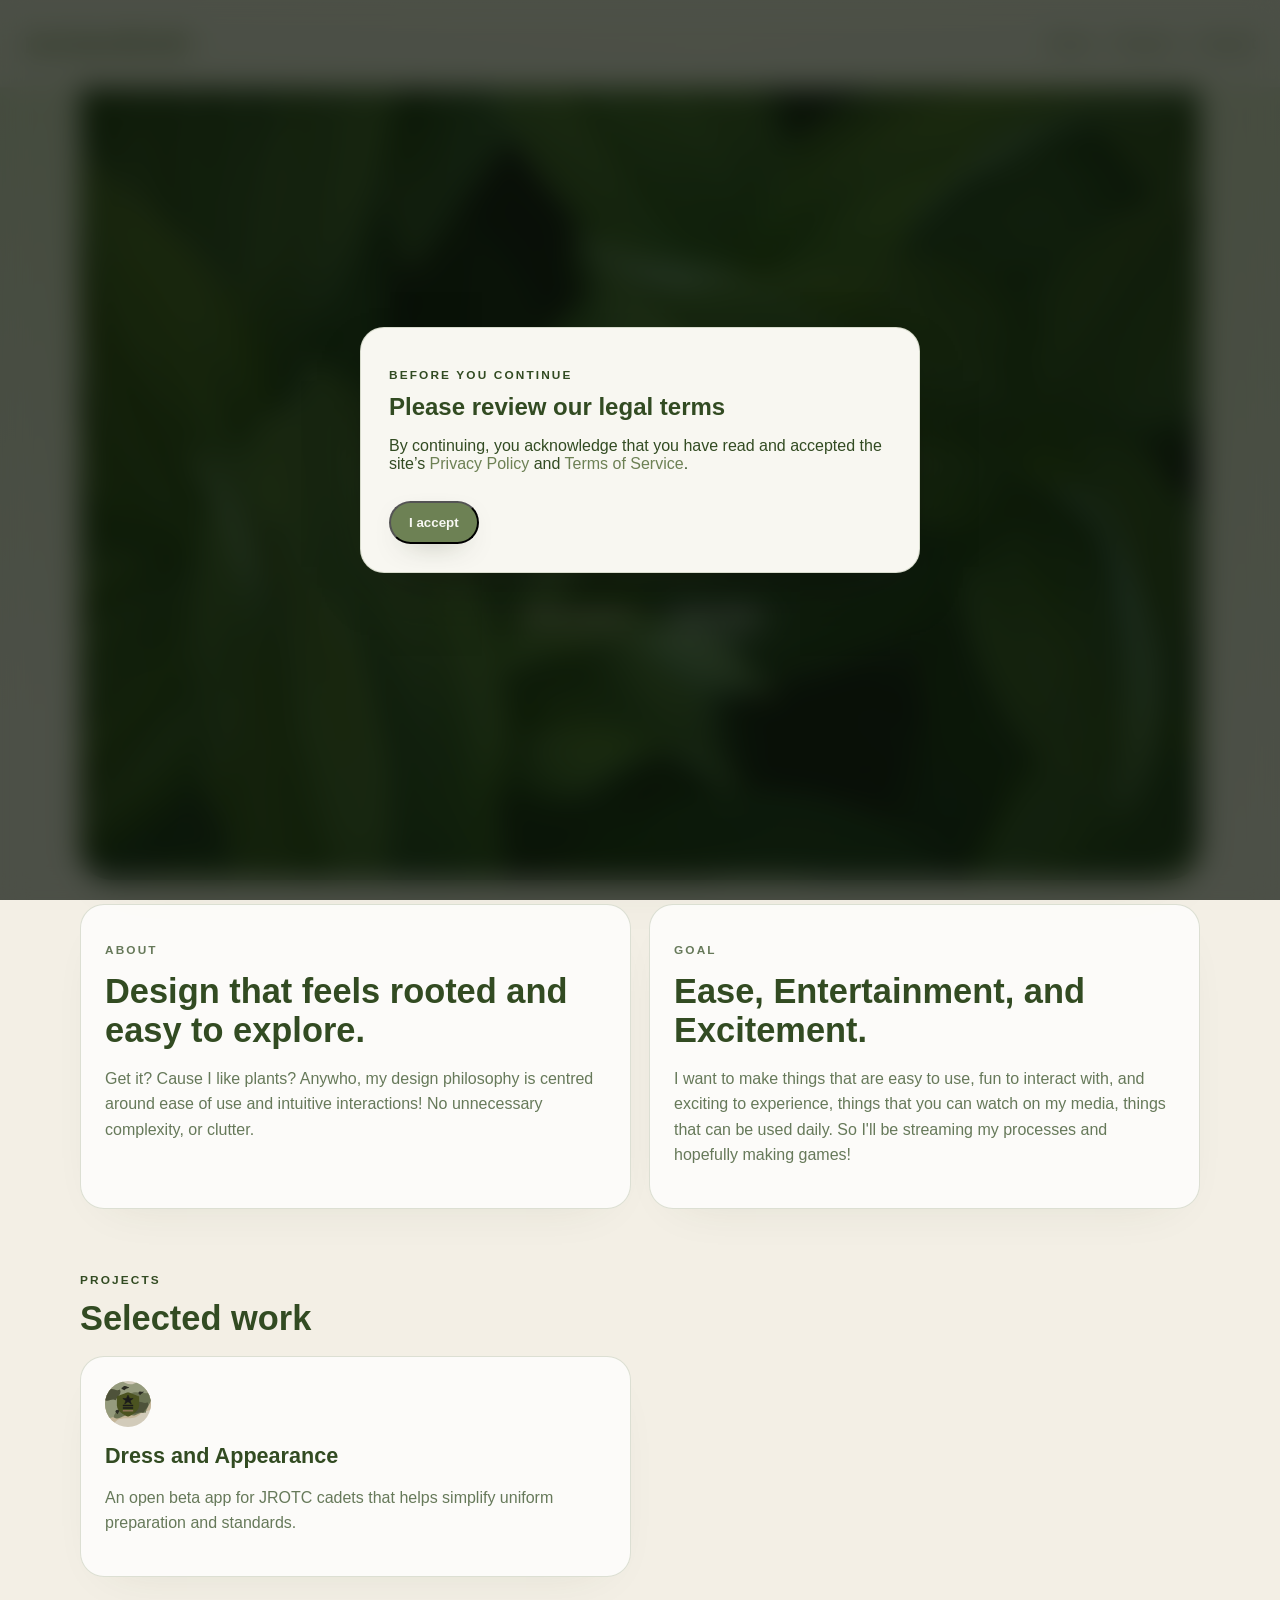
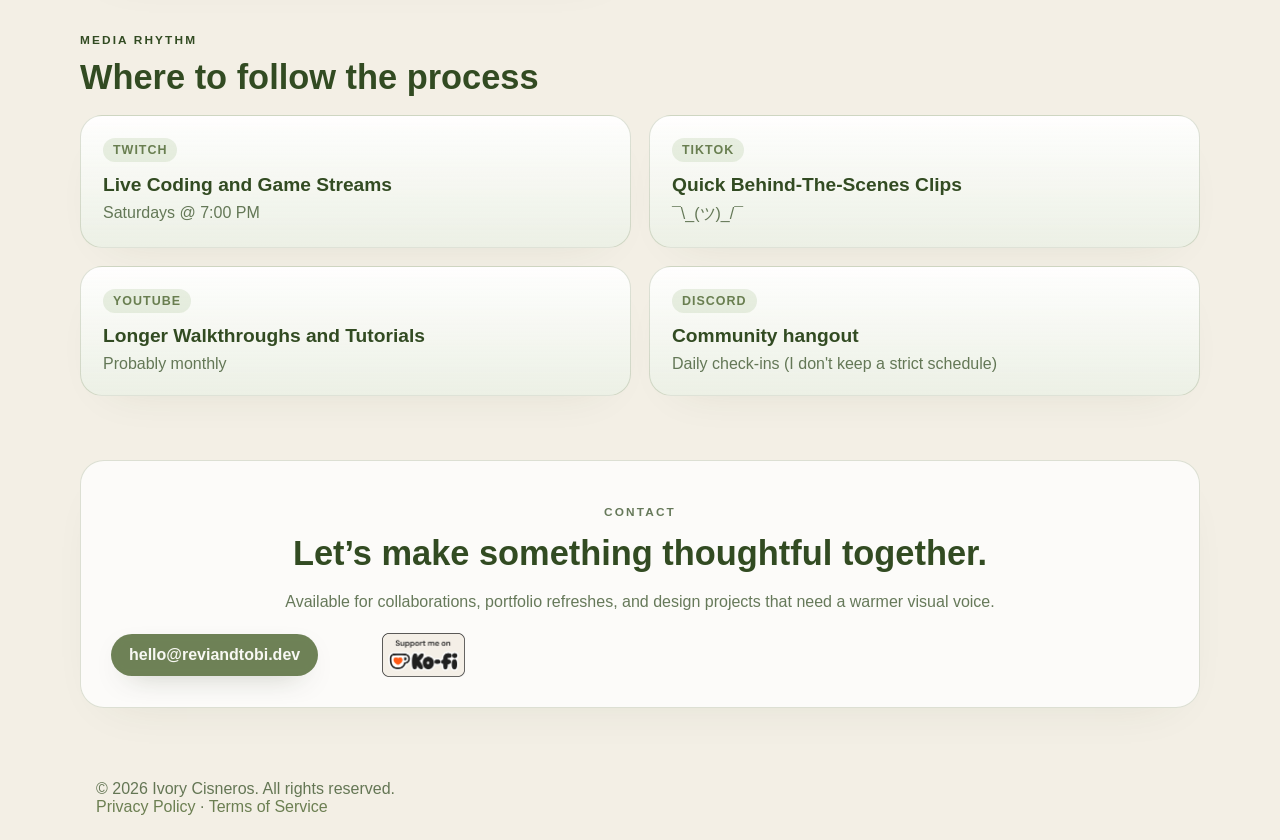
==== index.html @ 26fe581f "Pasted the whole site from local storage." ====
<!DOCTYPE html>
<html lang="en">
<head>
    <meta charset="UTF-8">
    <meta name="viewport" content="width=device-width, initial-scale=1.0">
    <title>revi | Portfolio</title>
    <link rel="stylesheet" href="styles/style.css">
</head>
<body>
    <header class="site-header">
        <div class="brand"><a href="#home">reviandtobi</a></div>
        <nav class="site-nav" aria-label="Primary navigation">
            <a href="#home">Home</a>
            <a href="#projects">Projects</a>
            <a href="#contact">Contact</a>
        </nav>
    </header>

    <main>
        <section class="hero" id="home">
            <div class="hero-inner">
                <p class="eyebrow">Welcome to my world!</p>
                <h1>revi X3</h1>
                <p class="tagline">I make random little things to make your life easier.</p>
                <div class="hero-actions">
                    <a href="#projects" class="btn btn-primary">View projects</a>
                    <a href="#contact" class="btn btn-secondary">Let’s talk</a>
                </div>
            </div>
        </section>

        <section class="info-grid">
            <article class="card">
                <p class="section-label">About</p>
                <h2>Design that feels rooted and easy to explore.</h2>
                <p>Get it? Cause I like plants? Anywho, my design philosophy is centred around ease of use and intuitive interactions! No unnecessary complexity, or clutter.</p>
            </article>

            <article class="card">
                <p class="section-label">Goal</p>
                <h2>Ease, Entertainment, and Excitement.</h2>
                <p>I want to make things that are easy to use, fun to interact with, and exciting to experience, things that you can watch on my media, things that can be used daily. So I'll be streaming my processes and hopefully making games!</p>
            </article>
        </section>

        <section class="projects" id="projects">
            <div class="section-heading">
                <p class="section-label">Projects</p>
                <h2>Selected work</h2>
            </div>

            <div class="project-grid">
                <a class="project-link" href="pages/dress-and-appearance.html">
                    <article class="project-card">
                        <span class="project-logo" aria-hidden="true">
                            <img src="assets/dress-and-appearance/logo-bg.svg" alt="" class="project-logo-bg">
                            <img src="assets/dress-and-appearance/logo-fg.svg" alt="" class="project-logo-fg">
                        </span>
                        <h3>Dress and Appearance</h3>
                        <p>An open beta app for JROTC cadets that helps simplify uniform preparation and standards.</p>
                    </article>
                </a>
            </div>
        </section>

        <section class="social-section">
            <div class="section-heading">
                <p class="section-label">Media rhythm</p>
                <h2>Where to follow the process</h2>
            </div>

            <div class="social-grid">
                <a class="social-card twitch" href="https://www.twitch.tv/revintobi" target="_blank" rel="noreferrer">
                    <span class="social-platform">Twitch</span>
                    <h3>Live Coding and Game Streams</h3>
                    <p>Saturdays @ 7:00 PM</p>
                </a>

                <a class="social-card tiktok" href="https://www.tiktok.com/@revintobi" target="_blank" rel="noreferrer">
                    <span class="social-platform">TikTok</span>
                    <h3>Quick Behind-The-Scenes Clips</h3>
                    <p>¯\_(ツ)_/¯</p>
                </a>

                <a class="social-card youtube" href="https://www.youtube.com/" target="_blank" rel="noreferrer">
                    <span class="social-platform">YouTube</span>
                    <h3>Longer Walkthroughs and Tutorials</h3>
                    <p>Probably monthly</p>
                </a>

                <a class="social-card discord" href="https://discord.com/" target="_blank" rel="noreferrer">
                    <span class="social-platform">Discord</span>
                    <h3>Community hangout</h3>
                    <p>Daily check-ins (I don't keep a strict schedule)</p>
                </a>
            </div>
        </section>

        <section class="contact-card" id="contact">
            <p class="section-label">Contact</p>
            <h2>Let’s make something thoughtful together.</h2>
            <p>Available for collaborations, portfolio refreshes, and design projects that need a warmer visual voice.</p>
            <div class="contact-actions">
                <a href="mailto:hello@reviandtobi.dev" class="btn btn-primary">hello@reviandtobi.dev</a>
                <a href="https://ko-fi.com/reviandtobi" class="kofi-badge" target="_blank" rel="noreferrer" aria-label="Support on Ko-fi"></a>
            </div>
        </section>
        <footer class="site-footer">
            <p>&copy; 2026 Ivory Cisneros. All rights reserved.</p>
            <p><a href="pages/privacy-policy.html">Privacy Policy</a> · <a href="pages/terms-of-service.html">Terms of Service</a></p>
        </footer>
    </main>

    <div class="consent-overlay" id="consent-overlay" aria-hidden="true">
        <div class="consent-modal" role="dialog" aria-modal="true" aria-labelledby="consent-title">
            <p class="section-label">Before you continue</p>
            <h2 id="consent-title">Please review our legal terms</h2>
            <p>By continuing, you acknowledge that you have read and accepted the site’s <a href="pages/privacy-policy.html">Privacy Policy</a> and <a href="pages/terms-of-service.html">Terms of Service</a>.</p>
            <button class="btn btn-primary" id="accept-legal">I accept</button>
        </div>
    </div>

    <script>
        const consentKey = 'revi-legal-consent';
        const consentOverlay = document.getElementById('consent-overlay');
        const acceptButton = document.getElementById('accept-legal');

        function hasAcceptedLegalTerms() {
            return localStorage.getItem(consentKey) === 'accepted';
        }

        function showConsentOverlay() {
            consentOverlay.classList.add('is-visible');
            consentOverlay.setAttribute('aria-hidden', 'false');
        }

        function hideConsentOverlay() {
            consentOverlay.classList.remove('is-visible');
            consentOverlay.setAttribute('aria-hidden', 'true');
        }

        if (!hasAcceptedLegalTerms()) {
            showConsentOverlay();
        }

        acceptButton.addEventListener('click', () => {
            localStorage.setItem(consentKey, 'accepted');
            hideConsentOverlay();
        });
    </script>
</body>
</html>
---- styles/style.css ----
:root {
    --bg: #f3efe5;
    --bg-soft: #eef5ea;
    --surface: rgba(255, 255, 255, 0.76);
    --surface-strong: #f8f7f1;
    --text: #324b22;
    --muted: rgba(50, 75, 34, 0.74);
    --accent: #7ea45f;
    --accent-deep: #47612ac9;
    --line: rgba(71, 97, 42, 0.18);
    --shadow: rgba(51, 69, 31, 0.12);
    --hero-overlay: rgba(15, 26, 12, 0.34);
}

@media (prefers-color-scheme: dark) {
    :root {
        --bg: #111814;
        --bg-soft: #17221a;
        --surface: rgba(22, 31, 24, 0.84);
        --surface-strong: #182019;
        --text: #edf7e9;
        --muted: rgba(237, 247, 233, 0.72);
        --accent: #8cb56f;
        --accent-deep: #b7d39a;
        --line: rgba(183, 211, 154, 0.18);
        --shadow: rgba(0, 0, 0, 0.42);
        --hero-overlay: rgba(2, 10, 5, 0.54);
    }
}

* {
    box-sizing: border-box;
}

html {
    scroll-behavior: smooth;
}

body {
    margin: 0;
    min-height: 100vh;
    font-family: Arial, Helvetica, sans-serif;
    background:
        radial-gradient(circle at top left, rgba(126, 164, 95, 0.25), transparent 26%),
        radial-gradient(circle at top right, rgba(167, 194, 137, 0.3), transparent 30%),
        var(--bg);
    color: var(--text);
}

@media (prefers-color-scheme: dark) {
    body {
        background:
            radial-gradient(circle at top left, rgba(103, 142, 83, 0.2), transparent 24%),
            radial-gradient(circle at top right, rgba(166, 201, 129, 0.12), transparent 28%),
            var(--bg);
    }
}

main {
    width: min(1120px, calc(100% - 32px));
    margin: 0 auto;
}

.site-footer {
    width: min(1120px, calc(100% - 32px));
    margin: 0 auto;
    padding: 0 0 24px;
    color: var(--muted);
}

.site-footer p {
    margin: 0;
}

.legal-document {
    background: var(--surface);
    border: 1px solid var(--line);
    border-radius: 24px;
    box-shadow: 0 18px 50px -30px var(--shadow);
    padding: 28px;
    margin: 32px 0 72px;
}

.legal-meta {
    margin: 8px 0 24px;
    color: var(--muted);
    font-weight: 700;
}

.legal-document h1 {
    margin: 0 0 10px;
    font-size: clamp(2rem, 4vw, 3rem);
}

.legal-document h2 {
    margin: 26px 0 10px;
    font-size: 1.18rem;
}

.legal-document p,
.legal-document li {
    color: var(--muted);
    line-height: 1.7;
}

.legal-document ol,
.legal-document ul {
    padding-left: 20px;
}

.legal-document .legal-caption {
    margin-top: 10px;
    font-size: 0.92rem;
    letter-spacing: 0.04em;
    text-transform: uppercase;
    color: var(--accent-deep);
    font-weight: 800;
}

.site-header {
    position: sticky;
    top: 0;
    z-index: 10;
    width: 100%;
    min-height: 88px;
    display: flex;
    align-items: center;
    justify-content: space-between;
    padding: 0 24px;
    background: linear-gradient(to bottom, rgba(243, 239, 229, 0.94), rgba(243, 239, 229, 0.68));
    backdrop-filter: blur(14px);
    border-bottom: 1px solid rgba(71, 97, 42, 0.1);
}

@media (prefers-color-scheme: dark) {
    .site-header {
        background: linear-gradient(to bottom, rgba(11, 16, 12, 0.93), rgba(11, 16, 12, 0.72));
        border-bottom: 1px solid rgba(183, 211, 154, 0.1);
    }
}

.brand {
    font-size: 1.8rem;
    font-weight: 800;
    letter-spacing: 0.04em;
    text-transform: lowercase;
}

.site-nav {
    display: flex;
    align-items: center;
    gap: 20px;
}

.site-nav a {
    color: var(--muted);
    text-decoration: none;
    font-weight: 700;
}

.site-nav a:hover {
    color: var(--accent-deep);
}

.hero {
    min-height: 88vh;
    display: flex;
    align-items: center;
    justify-content: center;
    background:
        linear-gradient(var(--hero-overlay), var(--hero-overlay)),
        url("../assets/massimiliano-morosinotto-0Hr2m3V_w1Q-unsplash.jpg") center/cover no-repeat;
    border-radius: 0 0 32px 32px;
    margin: 0 auto 24px;
    padding: 120px 24px 48px;
    text-align: center;
    box-shadow: 0 24px 60px -32px var(--shadow);
}

.hero-inner {
    max-width: 760px;
    color: #fffdf9;
    text-shadow: 0 2px 18px rgba(0, 0, 0, 0.4);
}

.eyebrow,
.section-label {
    text-transform: uppercase;
    letter-spacing: 0.18em;
    font-size: 0.74rem;
    font-weight: 800;
}

.hero h1 {
    margin: 0 0 16px;
    font-size: clamp(3rem, 6vw, 5.3rem);
    line-height: 1.05;
}

.tagline {
    margin: 0 auto;
    max-width: 680px;
    font-size: clamp(1rem, 2vw, 1.45rem);
    line-height: 1.6;
}

.hero-actions {
    margin-top: 24px;
    display: flex;
    justify-content: center;
    gap: 14px;
    flex-wrap: wrap;
}

.btn {
    display: inline-flex;
    align-items: center;
    justify-content: center;
    padding: 12px 18px;
    border-radius: 999px;
    text-decoration: none;
    font-weight: 800;
    transition: transform 0.18s ease, box-shadow 0.18s ease, background 0.18s ease;
}

.btn:hover {
    transform: translateY(-1px);
}

.btn-primary {
    background: var(--accent-deep);
    color: #f8f8f3;
    backdrop-filter: blur(6px);
    box-shadow: 0 10px 30px -18px rgba(25, 39, 12, 0.8);
}

@media (prefers-color-scheme: dark) {
    .btn-primary {
        box-shadow: 0 10px 30px -18px rgba(0, 0, 0, 0.9);
    }
}

.btn-secondary {
    background: rgba(255, 255, 255, 0.14);
    color: #fff;
    backdrop-filter: blur(6px);
    border: 1px solid rgba(255, 255, 255, 0.4);
}

.contact-actions {
    display: flex;
    flex-wrap: wrap;
    align-items: center;
    gap: 12px;
    margin-top: 18px;
}

.kofi-badge {
    display: inline-flex;
    align-items: center;
    justify-content: center;
    width: 186px;
    height: 44px;
    border-radius: 12px;
    background-image: url('../assets/badges/support_me_on_kofi_badge_beige.png');
    background-position: center;
    background-repeat: no-repeat;
    background-size: contain;
    transition: transform 0.18s ease, box-shadow 0.18s ease, opacity 0.18s ease;
}

.kofi-badge:hover {
    transform: translateY(-1px);
}

@media (prefers-color-scheme: dark) {
    .kofi-badge {
        background-image: url('../assets/badges/support_me_on_kofi_badge_dark.png');
    }
}

.store-badge {
    display: inline-flex;
    align-items: center;
    justify-content: center;
    width: 150px;
    height: 48px;
    border-radius: 12px;
    border: 1px solid rgba(255, 255, 255, 0.4);
    background: rgba(255, 255, 255, 0.14);
    backdrop-filter: blur(6px);
    background-position: center;
    background-repeat: no-repeat;
    background-size: contain;
    transition: transform 0.18s ease, box-shadow 0.18s ease, opacity 0.18s ease;
}

.store-badge:hover {
    transform: translateY(-1px);
}

.store-badge.play-store {
    background-image: url('https://upload.wikimedia.org/wikipedia/commons/7/78/Google_Play_2022_logo.svg');
}

.store-badge.app-store {
    background-image: url('https://upload.wikimedia.org/wikipedia/commons/6/67/App_Store_%28iOS%29.svg');
}

.store-badge.disabled,
.store-badge[aria-disabled="true"] {
    pointer-events: none;
    opacity: 0.58;
    filter: grayscale(0.25);
}

.info-grid,
.project-grid {
    display: grid;
    grid-template-columns: repeat(2, minmax(0, 1fr));
    gap: 18px;
}

.card,
.project-card,
.contact-card {
    background: var(--surface);
    border: 1px solid var(--line);
    border-radius: 24px;
    box-shadow: 0 18px 50px -30px var(--shadow);
}

.card {
    padding: 24px;
}

.card h2,
.section-heading h2,
.contact-card h2 {
    margin: 10px 0 10px;
    font-size: clamp(1.5rem, 3vw, 2.15rem);
}

.card p,
.project-card p,
.contact-card p {
    color: var(--muted);
    line-height: 1.6;
}

.info-grid {
    margin: 18px auto 0;
    position: relative;
    z-index: 2;
}

.projects {
    padding: 52px 0 16px;
}

.social-section {
    padding: 28px 0 16px;
}

.section-heading {
    margin-bottom: 18px;
}

.project-link {
    display: block;
    text-decoration: none;
    color: inherit;
}

.project-card {
    padding: 24px;
    height: 100%;
    transition: transform 0.18s ease, box-shadow 0.18s ease, border-color 0.18s ease;
}

.project-link:hover .project-card {
    transform: translateY(-3px);
    box-shadow: 0 24px 50px -28px var(--shadow);
    border-color: rgba(71, 97, 42, 0.4);
}

.social-grid {
    display: grid;
    grid-template-columns: repeat(2, minmax(0, 1fr));
    gap: 18px;
}

.social-card {
    position: relative;
    display: block;
    text-decoration: none;
    color: inherit;
    background:
        linear-gradient(180deg, rgba(255,255,255,0.76), rgba(126,164,95,0.13)),
        var(--surface);
    border: 1px solid var(--line);
    border-radius: 22px;
    padding: 22px;
    box-shadow: 0 18px 50px -30px var(--shadow);
    transition: transform 0.18s ease, box-shadow 0.18s ease, border-color 0.18s ease;
    overflow: hidden;
    isolation: isolate;
}

@media (prefers-color-scheme: dark) {
    .social-card {
        background:
            linear-gradient(180deg, rgba(24, 32, 25, 0.92), rgba(140, 181, 111, 0.12)),
            var(--surface);
    }
}

.social-card::before {
    content: "";
    position: absolute;
    inset: 10px;
    background-position: center;
    background-repeat: no-repeat;
    background-size: contain;
    opacity: 0.22;
    z-index: 0;
    pointer-events: none;
}

.social-card.twitch::before {
    background-image: url('https://upload.wikimedia.org/wikipedia/commons/2/26/Twitch_logo.svg');
}

.social-card.tiktok::before {
    background-image: url('https://upload.wikimedia.org/wikipedia/en/a/a9/TikTok_logo.svg');
}

.social-card.youtube::before {
    background-image: url('https://upload.wikimedia.org/wikipedia/commons/0/09/YouTube_full-color_icon_%282017%29.svg');
}

.social-card.discord::before {
    background-image: url('https://upload.wikimedia.org/wikipedia/commons/7/73/Discord_Color_Text_Logo_%282015-2021%29.svg');
}

.social-card:hover {
    transform: translateY(-3px);
    box-shadow: 0 24px 50px -28px var(--shadow);
    border-color: rgba(71, 97, 42, 0.42);
}

.social-card > * {
    position: relative;
    z-index: 1;
}

.social-platform {
    display: inline-flex;
    padding: 5px 10px;
    border-radius: 999px;
    background: rgba(126, 164, 95, 0.16);
    color: var(--accent-deep);
    font-size: 0.78rem;
    font-weight: 800;
    letter-spacing: 0.08em;
    text-transform: uppercase;
    margin-bottom: 12px;
}

@media (prefers-color-scheme: dark) {
    .social-platform {
        background: rgba(140, 181, 111, 0.2);
        color: var(--accent-deep);
    }
}

.social-card h3 {
    margin: 0 0 8px;
    font-size: 1.2rem;
}

.social-card p {
    margin: 0;
    color: var(--muted);
}

.project-logo {
    position: relative;
    display: inline-flex;
    width: 46px;
    height: 46px;
    align-items: center;
    justify-content: center;
    margin-bottom: 12px;
    border-radius: 50%;
    overflow: hidden;
    box-shadow: 0 12px 24px -20px var(--shadow);
}

.project-logo-bg,
.project-logo-fg {
    position: absolute;
    inset: 0;
    width: 100%;
    height: 100%;
}

.project-logo-bg {
    object-fit: cover;
}

.project-logo-fg {
    inset: 3px;
    width: calc(100% - 6px);
    height: calc(100% - 6px);
}

.project-card h3 {
    margin: 0 0 8px;
    font-size: 1.35rem;
}

.contact-card {
    margin: 48px 0 72px;
    padding: 30px;
    text-align: center;
}

.consent-overlay {
    position: fixed;
    inset: 0;
    display: none;
    align-items: center;
    justify-content: center;
    padding: 18px;
    background: rgba(12, 18, 10, 0.72);
    backdrop-filter: blur(14px) saturate(110%);
    z-index: 80;
}

.consent-overlay.is-visible {
    display: flex;
}

.consent-modal {
    width: min(560px, 100%);
    background: var(--surface-strong);
    border: 1px solid var(--line);
    border-radius: 24px;
    padding: 28px;
    box-shadow: 0 24px 60px -30px rgba(0, 0, 0, 0.55);
}

.consent-modal h2 {
    margin: 8px 0 12px;
}

.consent-modal .btn {
    margin-top: 12px;
}

.consent-overlay {
    position: fixed;
    inset: 0;
    display: none;
    align-items: center;
    justify-content: center;
    padding: 18px;
    background: rgba(12, 18, 10, 0.72);
    backdrop-filter: blur(14px) saturate(110%);
    z-index: 80;
}

.consent-overlay.is-visible {
    display: flex;
}

.consent-modal {
    width: min(560px, 100%);
    background: var(--surface-strong);
    border: 1px solid var(--line);
    border-radius: 24px;
    padding: 28px;
    box-shadow: 0 24px 60px -30px rgba(0, 0, 0, 0.55);
}

.consent-modal h2 {
    margin: 8px 0 12px;
}

.consent-modal .btn {
    margin-top: 12px;
}

.detail-hero {
    padding: 72px 24px 40px;
    text-align: center;
}

.detail-hero h1 {
    margin: 0 0 12px;
    font-size: clamp(2.3rem, 5vw, 4rem);
}

.detail-grid {
    display: grid;
    grid-template-columns: repeat(2, minmax(0, 1fr));
    gap: 18px;
    margin: 16px 0 24px;
}

.detail-card {
    background: var(--surface);
    border: 1px solid var(--line);
    border-radius: 24px;
    box-shadow: 0 18px 50px -30px var(--shadow);
    padding: 24px;
}

.detail-wide {
    margin-bottom: 72px;
}

.media-grid,
.feature-grid {
    display: grid;
    grid-template-columns: repeat(3, minmax(0, 1fr));
    gap: 14px;
    margin-top: 18px;
}

.mockup-card,
.feature-card {
    background: rgba(126, 164, 95, 0.08);
    border: 1px solid rgba(71, 97, 42, 0.14);
    border-radius: 18px;
    padding: 18px;
    transition: transform 0.2s ease, box-shadow 0.2s ease, border-color 0.2s ease;
}

.mockup-card:hover,
.feature-card:hover {
    transform: translateY(-2px);
    box-shadow: 0 18px 36px -26px var(--shadow);
    border-color: rgba(71, 97, 42, 0.34);
}

.feature-image-small {
    width: 100%;
    height: auto;
    border-radius: 12px;
    margin-top: 12px;
    mask-image: linear-gradient(to bottom, black 0%, transparent 100%);
}

.phone-frame {
    background: var(--surface-strong);
    border: 1px solid var(--line);
    border-radius: 18px;
    padding: 16px;
    min-height: 240px;
}

.screen-label {
    display: inline-block;
    padding: 4px 8px;
    border-radius: 999px;
    background: rgba(71, 97, 42, 0.1);
    font-size: 0.72rem;
    font-weight: 800;
    letter-spacing: 0.08em;
    text-transform: uppercase;
    margin-bottom: 12px;
}

.phone-frame h3 {
    margin: 0 0 12px;
}

.screen-pill,
.screen-steps div,
.screen-list span {
    display: block;
    padding: 10px 12px;
    margin-bottom: 8px;
    border-radius: 12px;
    background: rgba(126, 164, 95, 0.12);
    font-weight: 700;
}

.screen-list {
    display: grid;
    gap: 8px;
}

.demo-strip {
    display: grid;
    grid-template-columns: repeat(3, minmax(0, 1fr));
    gap: 12px;
    margin-top: 16px;
}

.demo-step {
    background: rgba(126, 164, 95, 0.08);
    border: 1px solid rgba(71, 97, 42, 0.14);
    border-radius: 16px;
    padding: 16px;
    line-height: 1.6;
}

.demo-step strong {
    color: var(--accent-deep);
}

.feature-grid {
    grid-template-columns: repeat(2, minmax(0, 1fr));
}

.feature-image-button {
    width: 100%;
    padding: 0;
    border: 0;
    background: transparent;
    cursor: pointer;
    overflow: hidden;
    border-radius: 14px;
}

.feature-image-small {
    display: block;
    width: 100%;
    border-radius: 12px;
    margin-top: 12px;
    border: 1px solid rgba(71, 97, 42, 0.14);
    transition: transform 0.2s ease, box-shadow 0.2s ease;
}

.feature-image-button:hover .feature-image-small {
    transform: scale(1.02);
    box-shadow: 0 18px 30px -24px var(--shadow);
}

.lightbox {
    position: fixed;
    inset: 0;
    display: flex;
    align-items: center;
    justify-content: center;
    z-index: 50;
    padding: 18px;
    opacity: 0;
    visibility: hidden;
    pointer-events: none;
    transition: opacity 0.28s ease, visibility 0.28s ease;
}

.lightbox.is-open {
    opacity: 1;
    visibility: visible;
    pointer-events: auto;
}

.lightbox-backdrop {
    position: absolute;
    inset: 0;
    background: rgba(8, 12, 8, 0.72);
    backdrop-filter: blur(14px) saturate(110%);
    -webkit-backdrop-filter: blur(14px) saturate(110%);
    opacity: 0;
    transition: opacity 0.28s ease;
}

.lightbox.is-open .lightbox-backdrop {
    opacity: 1;
}

.lightbox-dialog {
    position: relative;
    z-index: 1;
    width: min(1000px, calc(100vw - 36px));
    padding: 0;
    background: transparent;
    border: 0;
    box-shadow: none;
    display: block;
    opacity: 0;
    transform: translateY(10px) scale(0.985);
    transition: opacity 0.28s ease, transform 0.28s ease;
}

.lightbox.is-open .lightbox-dialog {
    opacity: 1;
    transform: translateY(0) scale(1);
}

.lightbox-stage {
    position: relative;
    text-align: center;
    padding: 0;
    background: transparent;
    border: 0;
    box-shadow: none;
}

.lightbox-stage img {
    display: block;
    width: auto;
    max-width: min(100%, 940px);
    max-height: 86vh;
    min-height: 58vh;
    object-fit: contain;
    border-radius: 12px;
    border: 1px solid var(--line);
    box-shadow: 0 18px 38px -24px var(--shadow);
    margin: 0 auto;
    cursor: zoom-in;
    transform-origin: center center;
    transform: scale(1);
    transition: transform 0.26s ease, box-shadow 0.26s ease, cursor 0.26s ease;
    touch-action: none;
}

.lightbox-stage img.zoomed {
    cursor: zoom-out;
    box-shadow: 0 28px 48px -28px rgba(0, 0, 0, 0.58);
}

.lightbox-caption {
    margin: 12px 0 0;
    font-weight: 800;
    letter-spacing: 0.08em;
    text-transform: uppercase;
}

.lightbox-close,
.lightbox-nav {
    position: absolute;
    top: 50%;
    transform: translateY(-50%);
    border: 0;
    background: rgba(71, 97, 42, 0.15);
    color: var(--text);
    border-radius: 999px;
    width: 48px;
    height: 48px;
    font-size: 1.18rem;
    cursor: pointer;
    box-shadow: 0 10px 24px -16px rgba(0, 0, 0, 0.5);
    transition: transform 0.18s ease, background 0.18s ease;
    z-index: 3;
}

.lightbox-close {
    top: 14px;
    right: 14px;
    transform: none;
}

.lightbox-prev {
    left: -12px;
}

.lightbox-next {
    right: -12px;
}

.lightbox-close:hover,
.lightbox-nav:hover {
    transform: translateY(-50%) scale(1.03);
    background: rgba(71, 97, 42, 0.24);
}

.lightbox-close:hover {
    transform: none;
}

@media (max-width: 760px) {
    .site-header {
        flex-direction: column;
        justify-content: center;
        gap: 10px;
        padding: 14px 16px;
    }

    .site-nav {
        gap: 14px;
        flex-wrap: wrap;
        justify-content: center;
    }

    .info-grid,
    .project-grid,
    .detail-grid,
    .media-grid,
    .demo-strip,
    .feature-grid {
        grid-template-columns: 1fr;
    }

    .lightbox-dialog {
        grid-template-columns: 1fr;
        padding: 16px;
    }

    .lightbox-close,
    .lightbox-nav {
        position: absolute;
        top: 12px;
    }

    .lightbox-close {
        right: 12px;
    }

    .lightbox-prev {
        left: 12px;
    }

    .lightbox-next {
        right: 12px;
    }

    main {
        width: min(100% - 20px, 1120px);
    }

    .hero {
        min-height: 78vh;
    }
}

.demonstration-video {
    width: 100%;
    height: auto;
    border-radius: 12px;
    box-shadow: 0 12px 30px -18px var(--shadow);
}

a {
    color: var(--accent-deep);
    text-decoration: none;
}
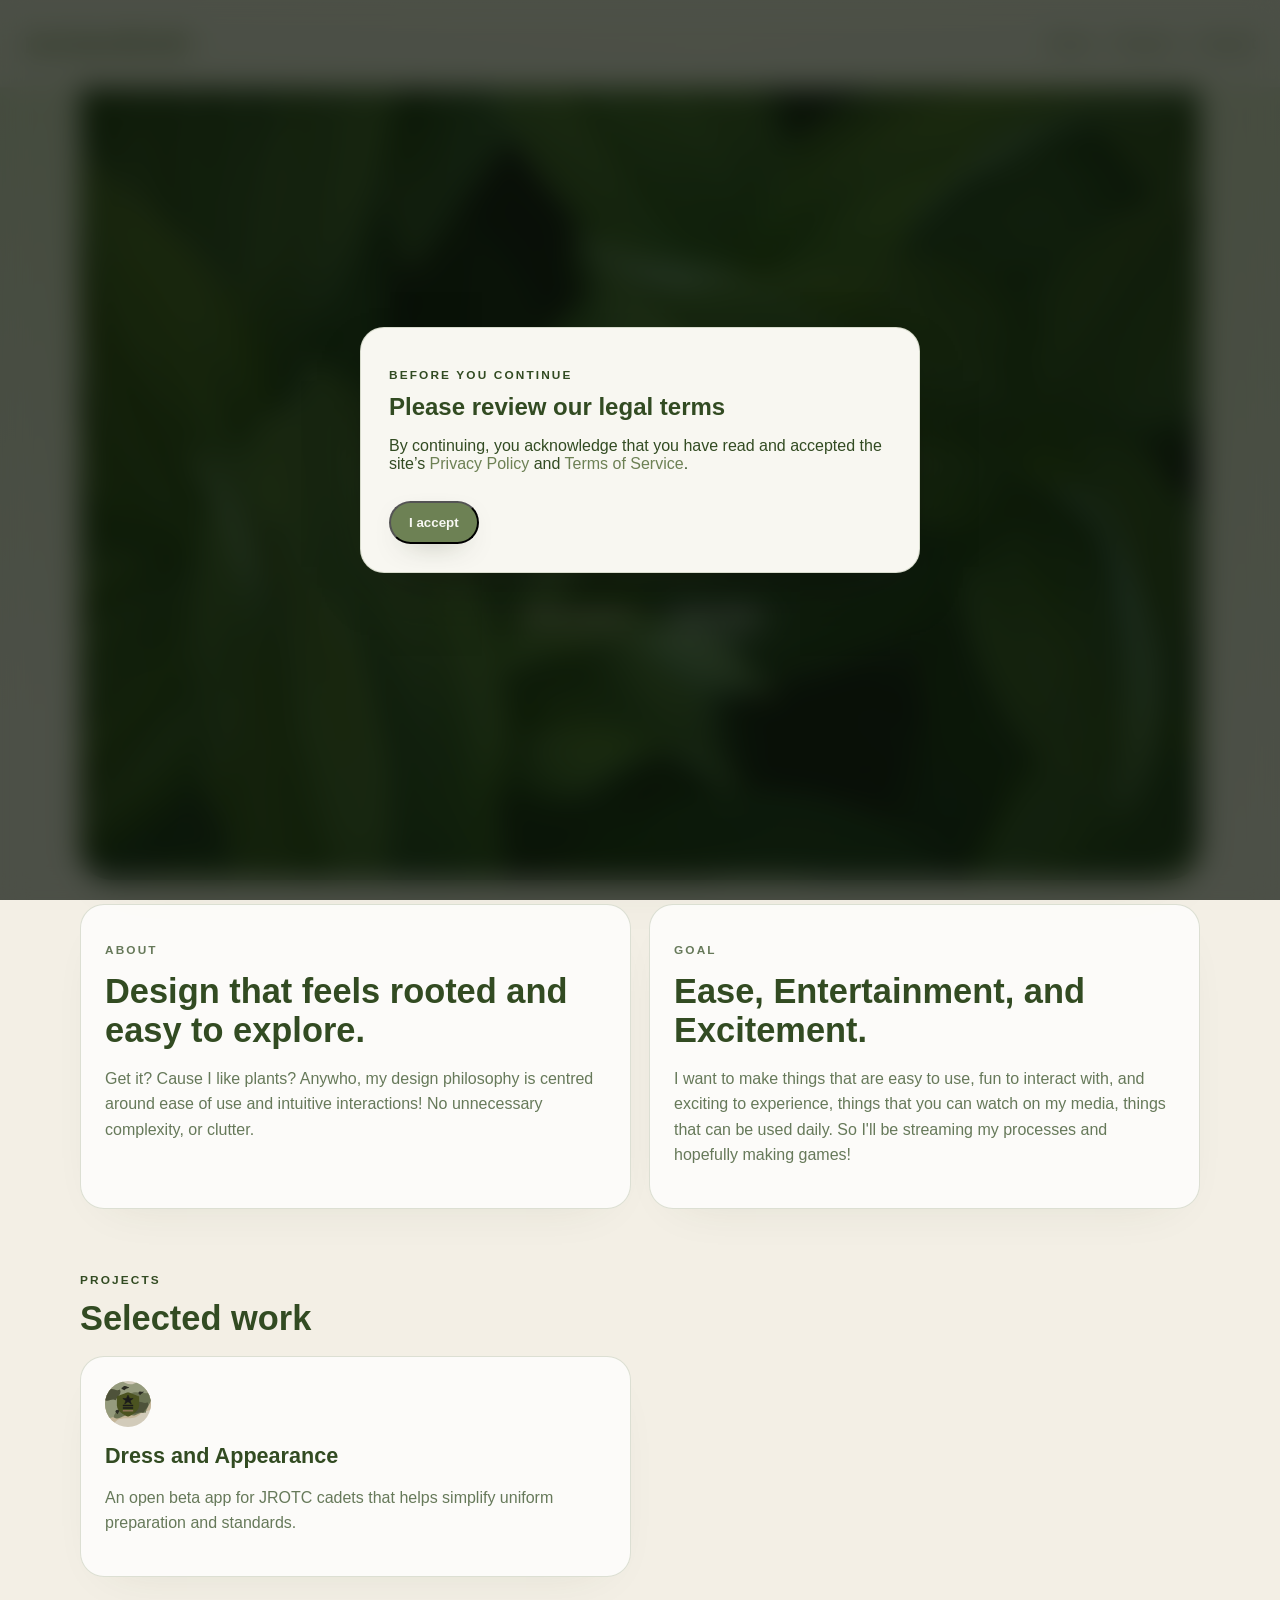
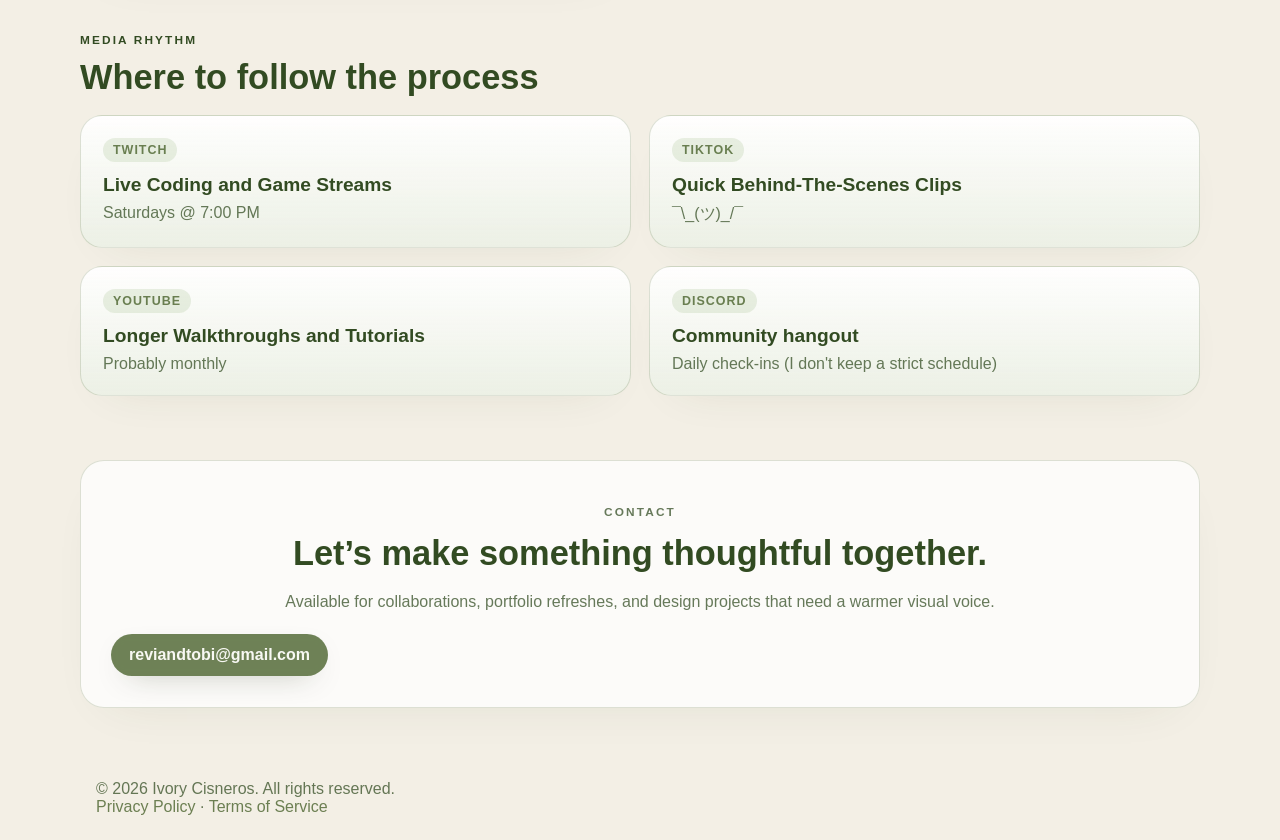
==== commit b3cecf18: "Fixed stuffs" ====
--- a/index.html
+++ b/index.html
@@ -101,7 +101,7 @@
             <h2>Let’s make something thoughtful together.</h2>
             <p>Available for collaborations, portfolio refreshes, and design projects that need a warmer visual voice.</p>
             <div class="contact-actions">
-                <a href="mailto:hello@reviandtobi.dev" class="btn btn-primary">hello@reviandtobi.dev</a>
+                <a href="mailto:reviandtobi@gmail.com" class="btn btn-primary">reviandtobi@gmail.com</a>
                 <a href="https://ko-fi.com/reviandtobi" class="kofi-badge" target="_blank" rel="noreferrer" aria-label="Support on Ko-fi"></a>
             </div>
         </section>
--- a/styles/style.css
+++ b/styles/style.css
@@ -259,9 +259,8 @@
     display: inline-flex;
     align-items: center;
     justify-content: center;
-    width: 186px;
+    width: auto;
     height: 44px;
-    border-radius: 12px;
     background-image: url('../assets/badges/support_me_on_kofi_badge_beige.png');
     background-position: center;
     background-repeat: no-repeat;
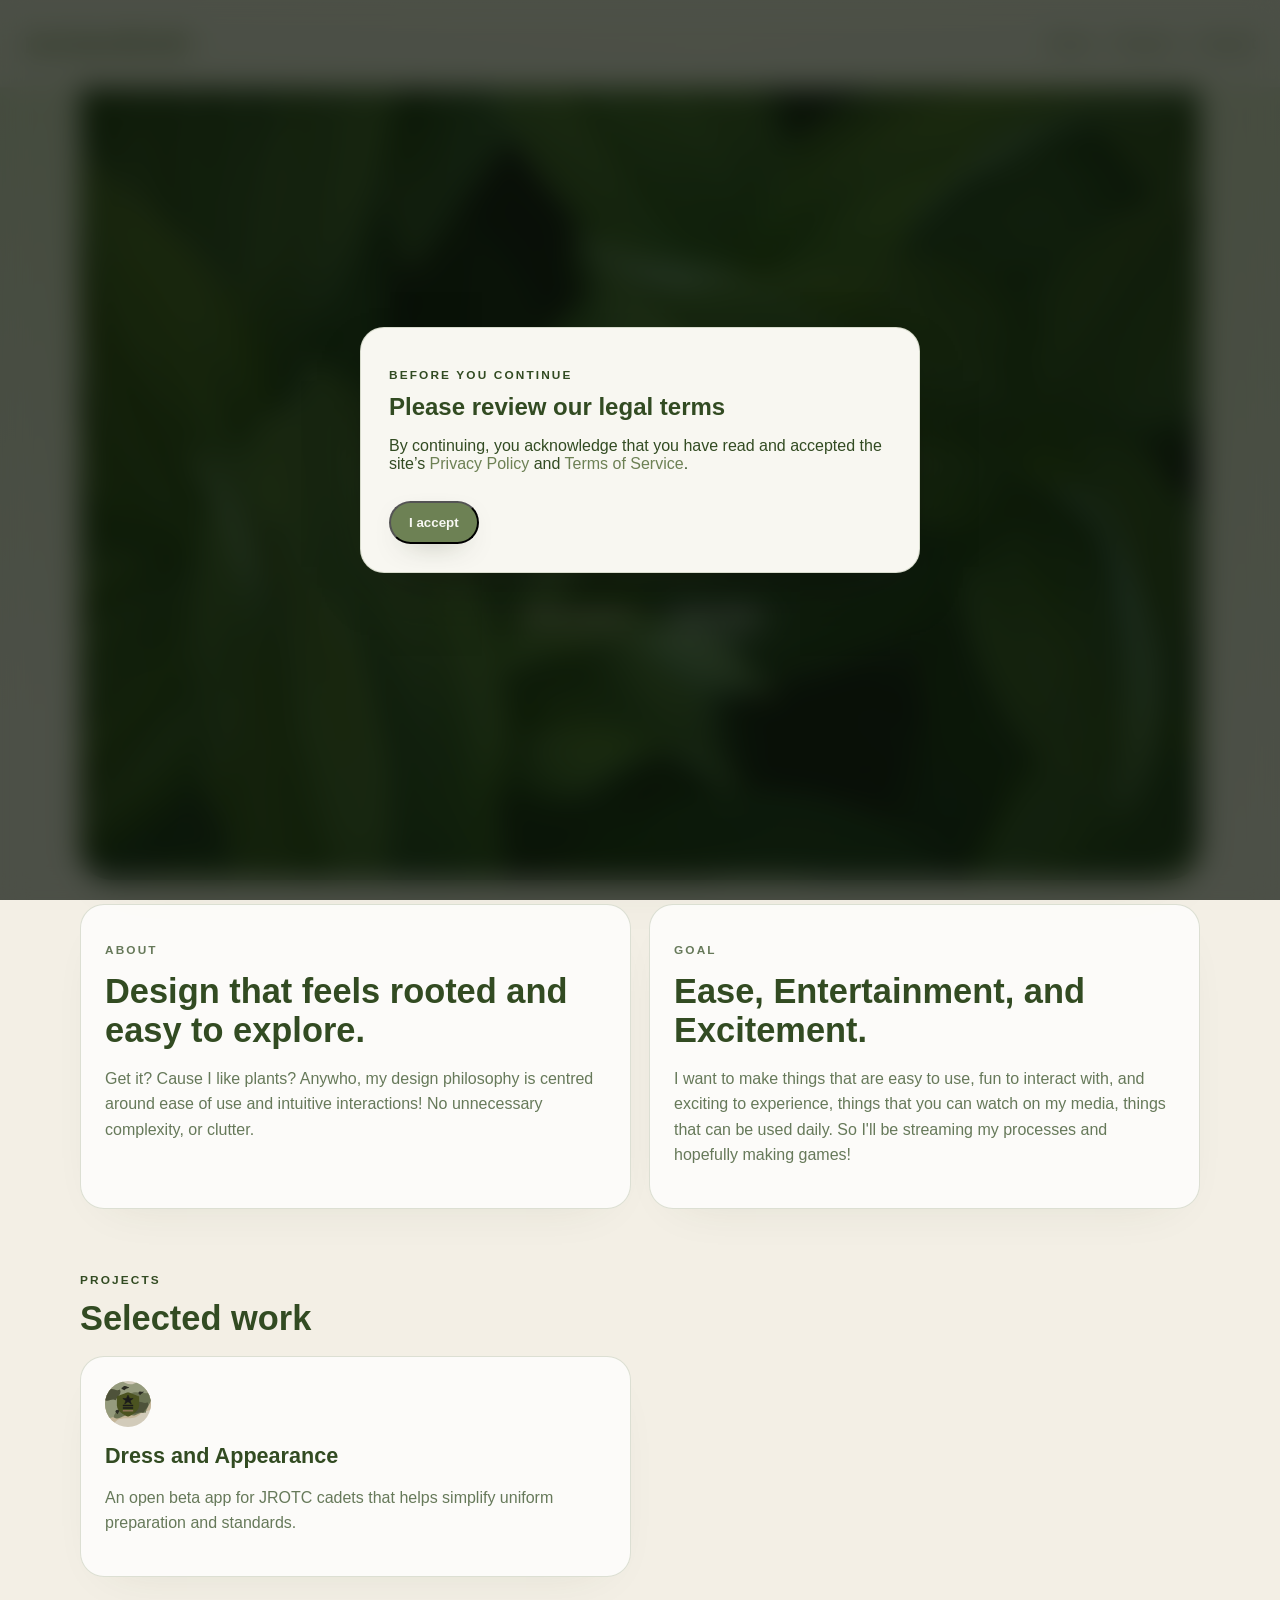
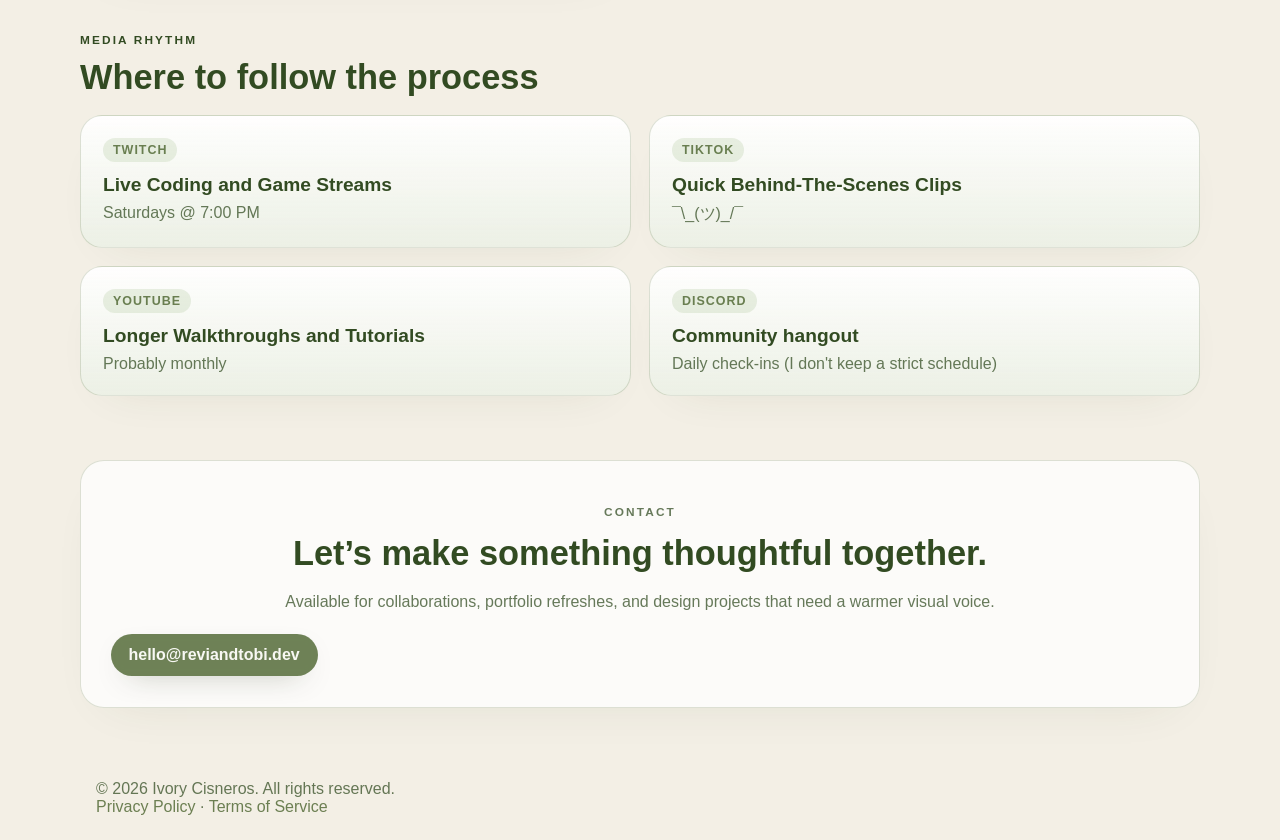
==== commit 597f17cf: "Added Favicons and changed layout." ====
--- a/index.html
+++ b/index.html
@@ -4,6 +4,7 @@
     <meta charset="UTF-8">
     <meta name="viewport" content="width=device-width, initial-scale=1.0">
     <title>revi | Portfolio</title>
+    <link rel="icon" type="image/png" href="assets/favicon.png">
     <link rel="stylesheet" href="styles/style.css">
 </head>
 <body>
@@ -101,7 +102,7 @@
             <h2>Let’s make something thoughtful together.</h2>
             <p>Available for collaborations, portfolio refreshes, and design projects that need a warmer visual voice.</p>
             <div class="contact-actions">
-                <a href="mailto:reviandtobi@gmail.com" class="btn btn-primary">reviandtobi@gmail.com</a>
+                <a href="mailto:hello@reviandtobi.dev" class="btn btn-primary">hello@reviandtobi.dev</a>
                 <a href="https://ko-fi.com/reviandtobi" class="kofi-badge" target="_blank" rel="noreferrer" aria-label="Support on Ko-fi"></a>
             </div>
         </section>
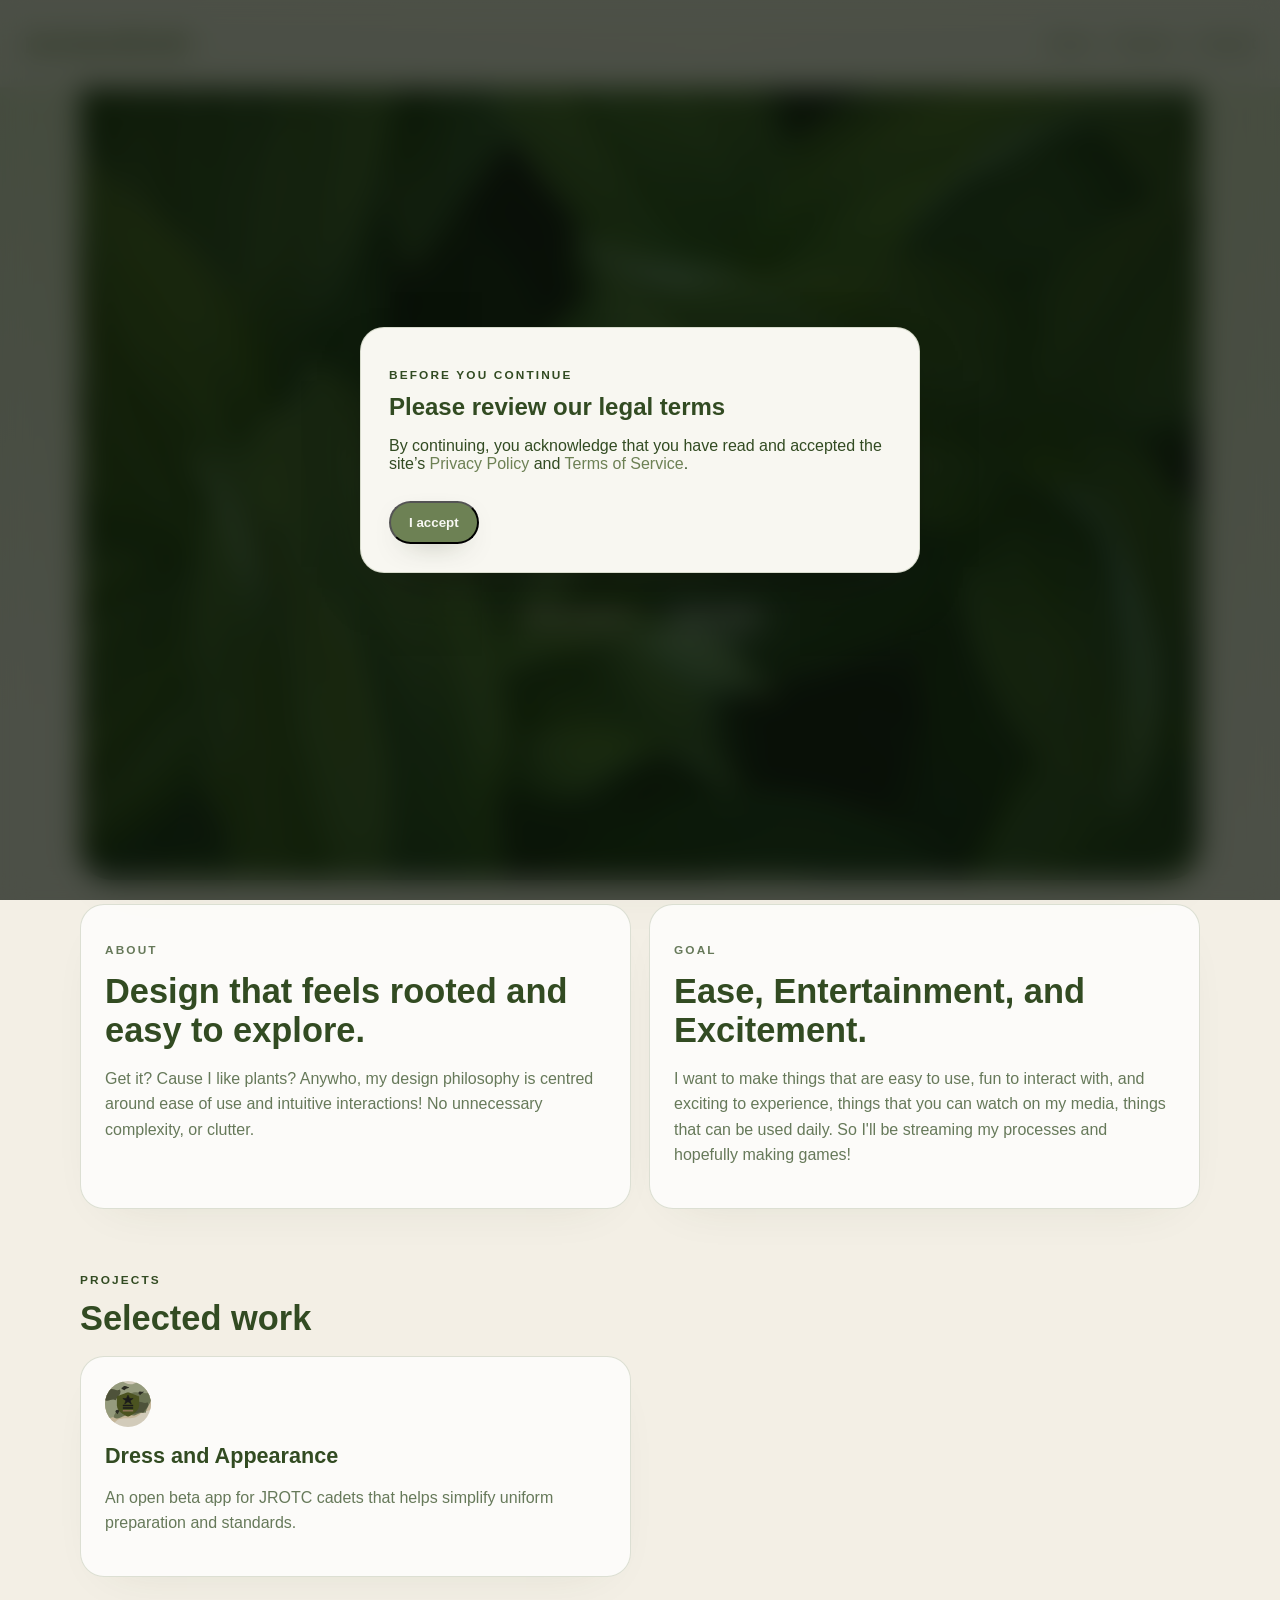
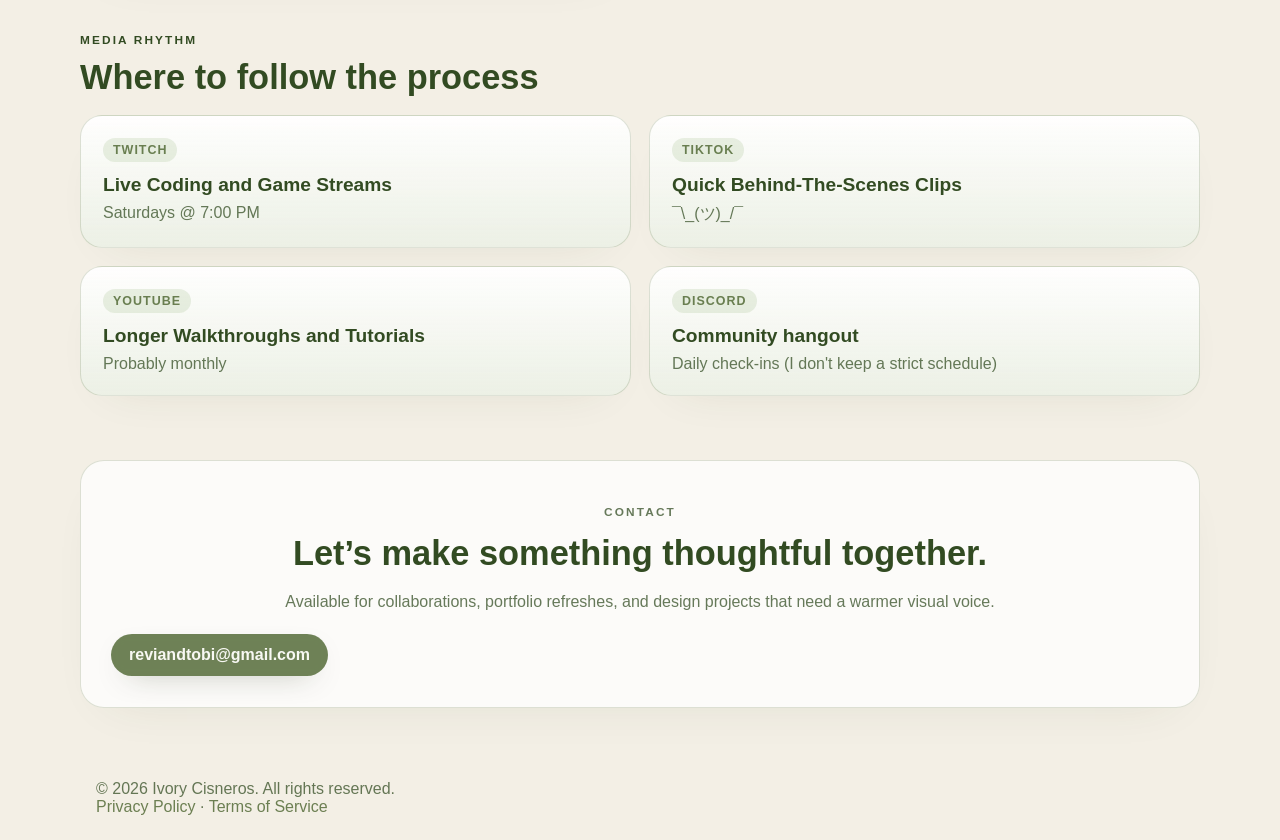
==== commit fdaa9605: "Fixed contact info in index.html" ====
--- a/index.html
+++ b/index.html
@@ -102,7 +102,7 @@
             <h2>Let’s make something thoughtful together.</h2>
             <p>Available for collaborations, portfolio refreshes, and design projects that need a warmer visual voice.</p>
             <div class="contact-actions">
-                <a href="mailto:hello@reviandtobi.dev" class="btn btn-primary">hello@reviandtobi.dev</a>
+                <a href="mailto:reviandtobi@gmail.com" class="btn btn-primary">reviandtobi@gmail.com</a>
                 <a href="https://ko-fi.com/reviandtobi" class="kofi-badge" target="_blank" rel="noreferrer" aria-label="Support on Ko-fi"></a>
             </div>
         </section>
@@ -150,4 +150,4 @@
         });
     </script>
 </body>
-</html>+</html>
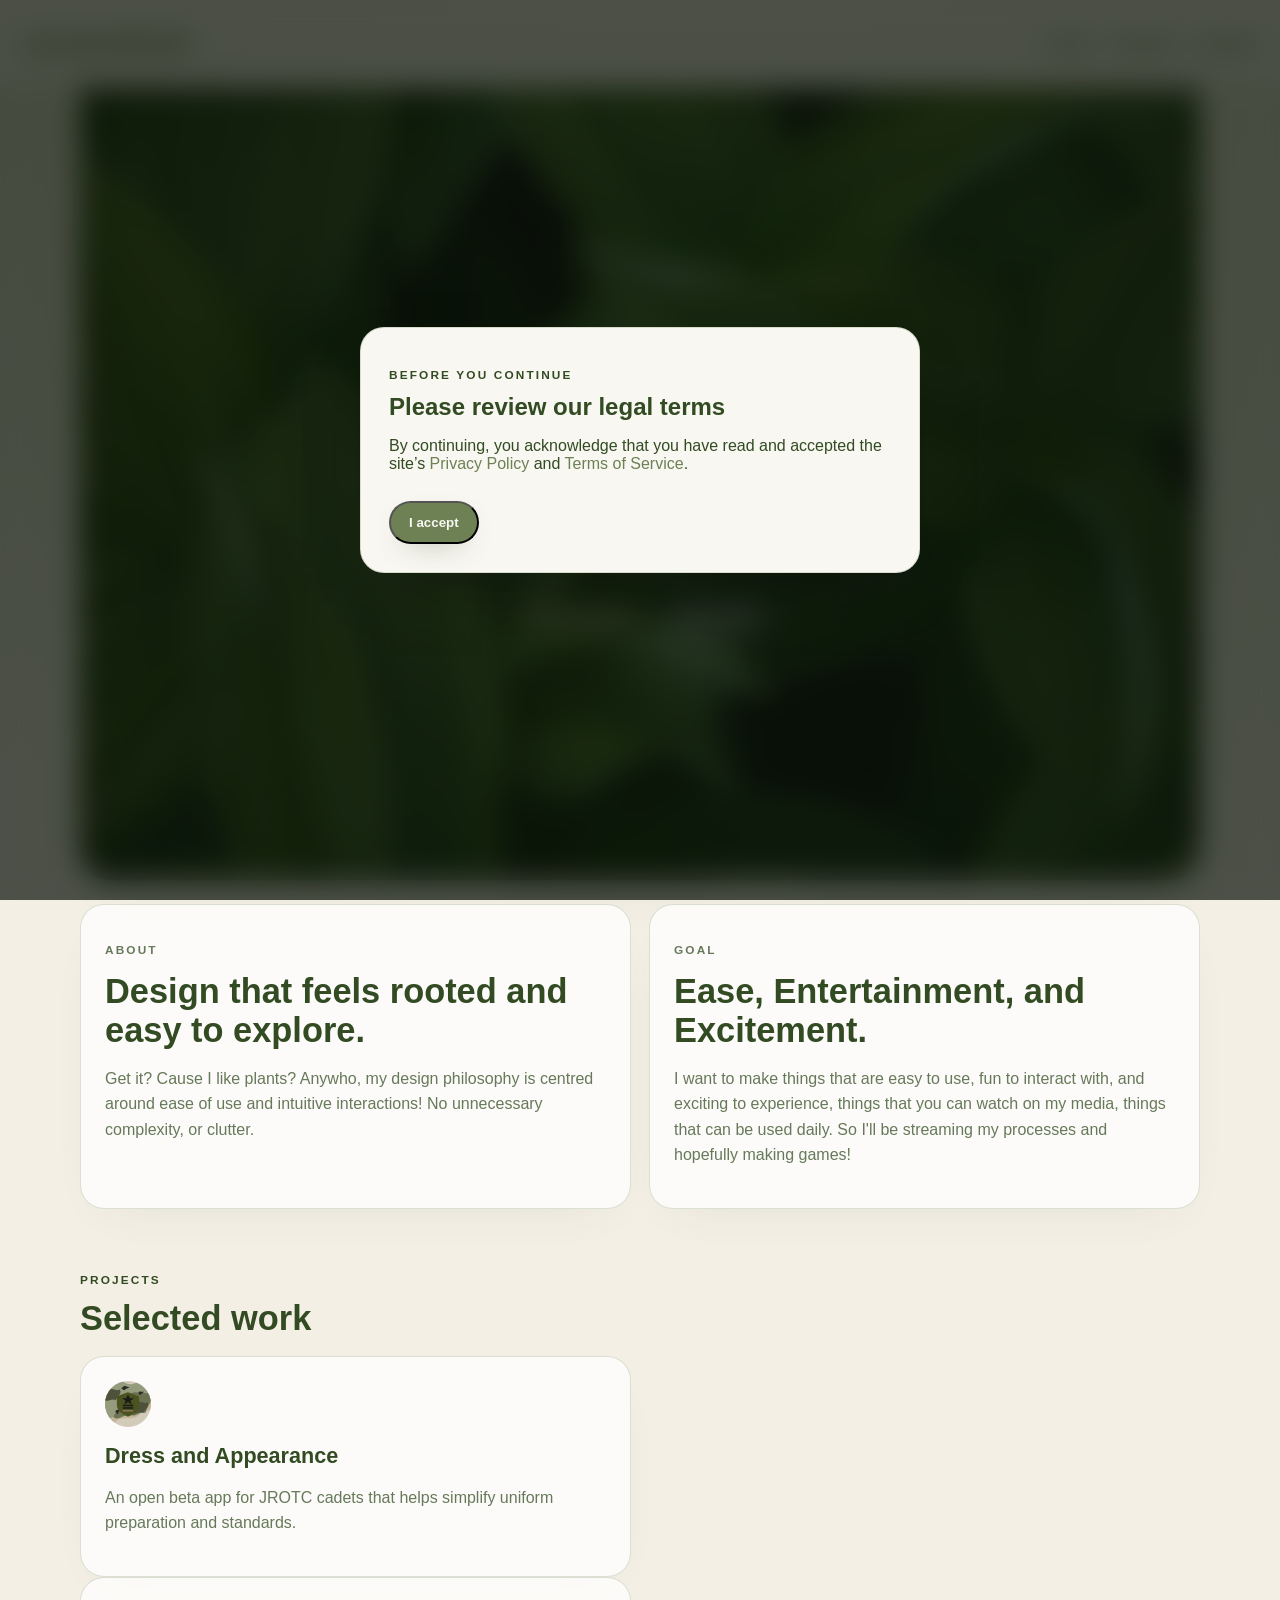
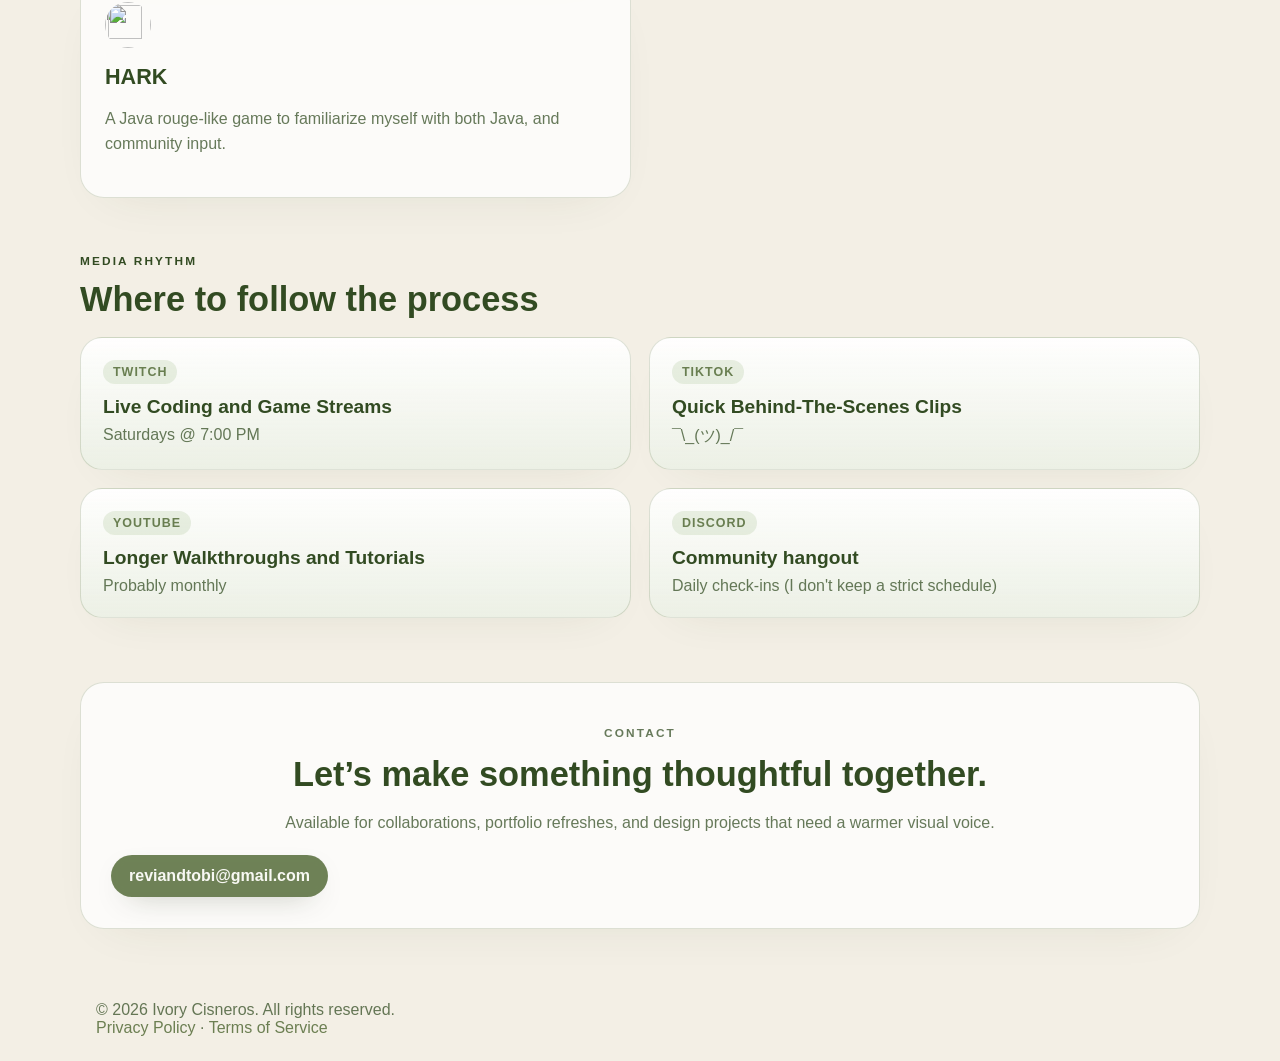
==== commit 8b3aef14: "Update index.html" ====
--- a/index.html
+++ b/index.html
@@ -59,6 +59,18 @@
                         </span>
                         <h3>Dress and Appearance</h3>
                         <p>An open beta app for JROTC cadets that helps simplify uniform preparation and standards.</p>
+                    </article>
+                </a>
+            </div>
+            <div class="project-grid">
+                <a class="project-link" href="pages/HARK.html">
+                    <article class="project-card">
+                        <span class="project-logo" aria-hidden="true">
+                            <img src="assets/HARK/logo-bg.svg" alt="" class="project-logo-bg">
+                            <img src="assets/HARK/logo-fg.svg" alt="" class="project-logo-fg">
+                        </span>
+                        <h3>HARK</h3>
+                        <p>A Java rouge-like game to familiarize myself with both Java, and community input.</p>
                     </article>
                 </a>
             </div>
